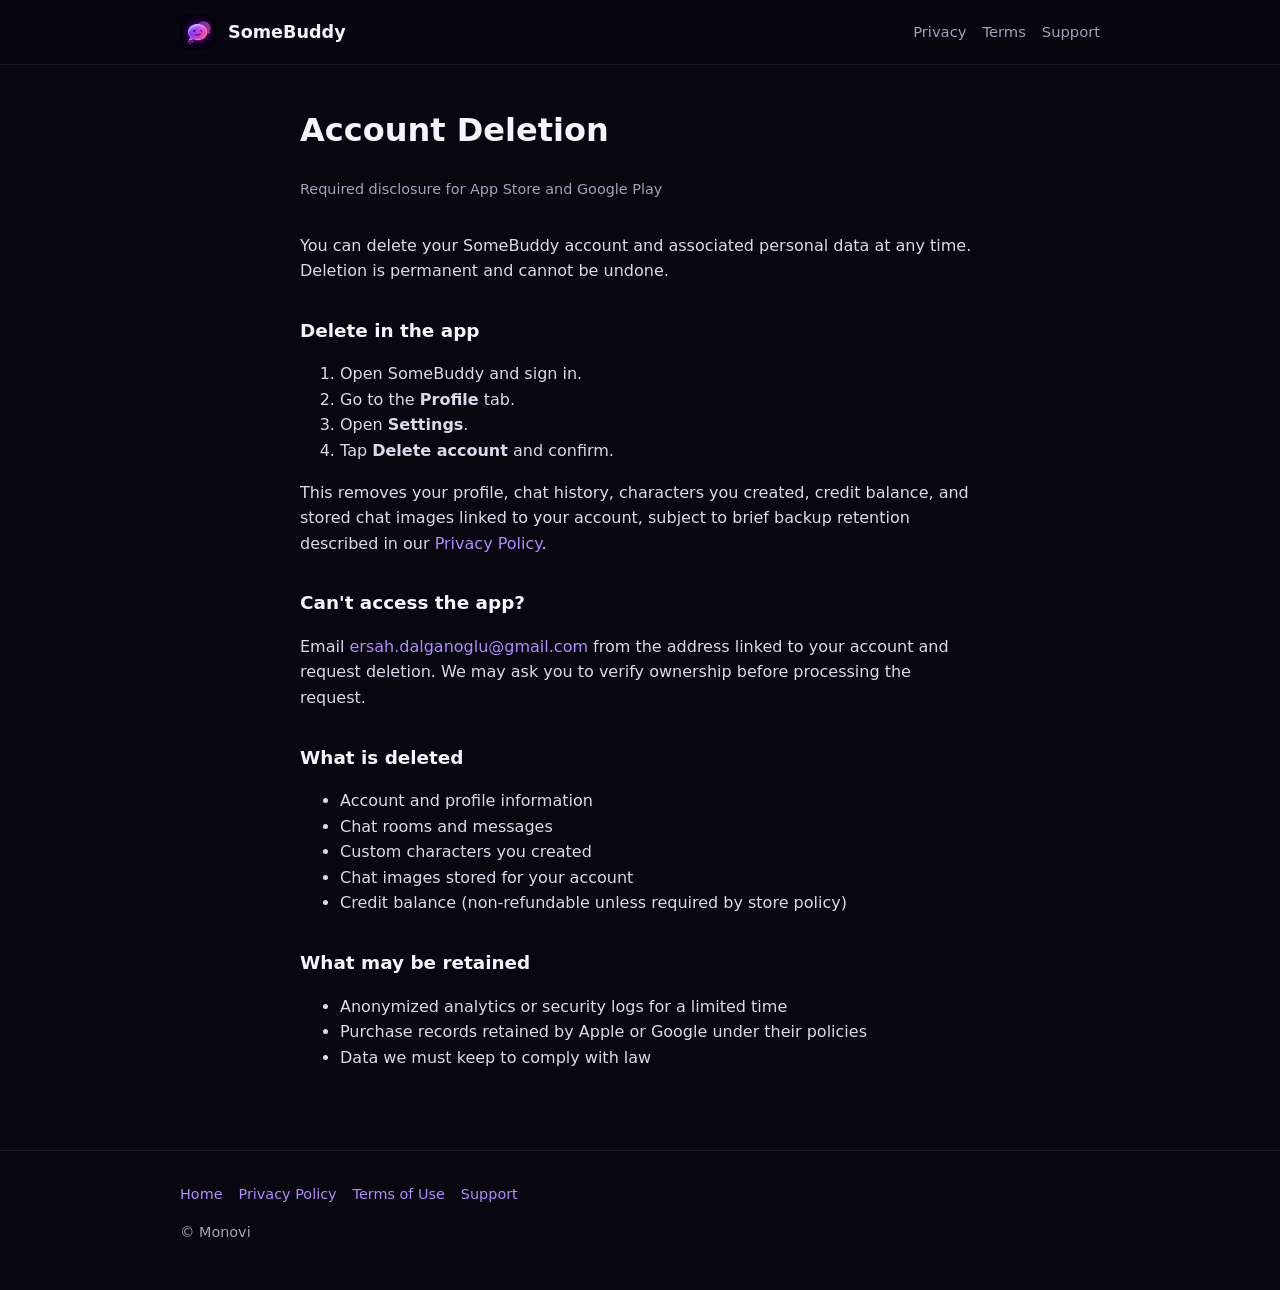
==== account-deletion/index.html @ be2c391f "Add SomeBuddy landing site and store legal pages Co-authored-by: Cursor <cursoragent@cursor.com>" ====
<!DOCTYPE html>
<html lang="en">
  <head>
    <meta charset="utf-8" />
    <meta name="viewport" content="width=device-width, initial-scale=1" />
    <title>Account Deletion — SomeBuddy</title>
    <link rel="icon" href="/assets/icon.png" />
    <link rel="stylesheet" href="/styles.css" />
  </head>
  <body>
    <header class="site-header">
      <div class="site-header-inner">
        <a class="brand" href="/">
          <img src="/assets/icon.png" alt="" width="36" height="36" />
          SomeBuddy
        </a>
        <nav class="nav">
          <a href="/privacy/">Privacy</a>
          <a href="/terms/">Terms</a>
          <a href="/support/">Support</a>
        </nav>
      </div>
    </header>

    <main class="page">
      <div class="page-wrap">
        <h1>Account Deletion</h1>
        <p class="meta">Required disclosure for App Store and Google Play</p>

        <p>
          You can delete your SomeBuddy account and associated personal data at any time. Deletion
          is permanent and cannot be undone.
        </p>

        <h2>Delete in the app</h2>
        <ol>
          <li>Open SomeBuddy and sign in.</li>
          <li>Go to the <strong>Profile</strong> tab.</li>
          <li>Open <strong>Settings</strong>.</li>
          <li>Tap <strong>Delete account</strong> and confirm.</li>
        </ol>
        <p>
          This removes your profile, chat history, characters you created, credit balance, and stored
          chat images linked to your account, subject to brief backup retention described in our
          <a href="/privacy/">Privacy Policy</a>.
        </p>

        <h2>Can't access the app?</h2>
        <p>
          Email
          <a href="mailto:ersah.dalganoglu@gmail.com">ersah.dalganoglu@gmail.com</a>
          from the address linked to your account and request deletion. We may ask you to verify
          ownership before processing the request.
        </p>

        <h2>What is deleted</h2>
        <ul>
          <li>Account and profile information</li>
          <li>Chat rooms and messages</li>
          <li>Custom characters you created</li>
          <li>Chat images stored for your account</li>
          <li>Credit balance (non-refundable unless required by store policy)</li>
        </ul>

        <h2>What may be retained</h2>
        <ul>
          <li>Anonymized analytics or security logs for a limited time</li>
          <li>Purchase records retained by Apple or Google under their policies</li>
          <li>Data we must keep to comply with law</li>
        </ul>
      </div>
    </main>

    <footer class="site-footer">
      <div class="footer-inner">
        <div class="footer-links">
          <a href="/">Home</a>
          <a href="/privacy/">Privacy Policy</a>
          <a href="/terms/">Terms of Use</a>
          <a href="/support/">Support</a>
        </div>
        <p>&copy; Monovi</p>
      </div>
    </footer>
  </body>
</html>
---- styles.css ----
:root {
  --bg: #08070f;
  --bg-elevated: #13111d;
  --text: #f5f3fb;
  --muted: #a79fb8;
  --primary: #b388ff;
  --secondary: #ff6fb5;
  --border: rgba(255, 255, 255, 0.08);
  --max: 720px;
  --page-max: 960px;
}

* {
  box-sizing: border-box;
}

html {
  scroll-behavior: smooth;
}

body {
  margin: 0;
  font-family: Inter, system-ui, -apple-system, Segoe UI, Roboto, sans-serif;
  background: var(--bg);
  color: var(--text);
  line-height: 1.6;
}

a {
  color: var(--primary);
  text-decoration: none;
}

a:hover {
  text-decoration: underline;
}

.site-header {
  position: sticky;
  top: 0;
  z-index: 10;
  backdrop-filter: blur(12px);
  background: rgba(8, 7, 15, 0.85);
  border-bottom: 1px solid var(--border);
}

.site-header-inner,
.page-wrap,
.hero-inner,
.footer-inner {
  max-width: var(--page-max);
  margin: 0 auto;
  padding: 0 1.25rem;
}

.site-header-inner {
  display: flex;
  align-items: center;
  justify-content: space-between;
  min-height: 64px;
}

.brand {
  display: flex;
  align-items: center;
  gap: 0.75rem;
  color: var(--text);
  font-weight: 700;
  font-size: 1.1rem;
}

.brand img {
  width: 36px;
  height: 36px;
  border-radius: 10px;
}

.nav {
  display: flex;
  gap: 1rem;
  flex-wrap: wrap;
  font-size: 0.92rem;
}

.nav a {
  color: var(--muted);
}

.nav a:hover {
  color: var(--text);
}

.hero {
  padding: 4.5rem 0 3rem;
  text-align: center;
}

.hero-logo {
  width: 96px;
  height: 96px;
  border-radius: 22px;
  margin-bottom: 1.25rem;
  box-shadow: 0 0 40px rgba(179, 136, 255, 0.25);
}

.hero h1 {
  font-size: clamp(2rem, 5vw, 3rem);
  line-height: 1.15;
  margin: 0 0 0.75rem;
}

.gradient-text {
  background: linear-gradient(135deg, var(--primary), var(--secondary));
  -webkit-background-clip: text;
  background-clip: text;
  color: transparent;
}

.hero p {
  max-width: 560px;
  margin: 0 auto 1.75rem;
  color: var(--muted);
  font-size: 1.05rem;
}

.cta-row {
  display: flex;
  gap: 0.75rem;
  justify-content: center;
  flex-wrap: wrap;
}

.btn {
  display: inline-flex;
  align-items: center;
  justify-content: center;
  padding: 0.85rem 1.25rem;
  border-radius: 999px;
  font-weight: 600;
  border: 1px solid transparent;
}

.btn-primary {
  background: linear-gradient(135deg, var(--primary), var(--secondary));
  color: #1a0a2e;
}

.btn-secondary {
  border-color: var(--border);
  color: var(--text);
  background: var(--bg-elevated);
}

.features {
  display: grid;
  grid-template-columns: repeat(auto-fit, minmax(240px, 1fr));
  gap: 1rem;
  padding: 1rem 0 3rem;
}

.feature {
  background: var(--bg-elevated);
  border: 1px solid var(--border);
  border-radius: 16px;
  padding: 1.25rem;
}

.feature h3 {
  margin: 0 0 0.5rem;
  font-size: 1rem;
}

.feature p {
  margin: 0;
  color: var(--muted);
  font-size: 0.95rem;
}

.page {
  padding: 2.5rem 0 4rem;
}

.page-wrap {
  max-width: var(--max);
}

.page h1 {
  margin-top: 0;
  font-size: 2rem;
}

.page h2 {
  margin-top: 2rem;
  font-size: 1.15rem;
}

.page p,
.page li {
  color: #ddd8ea;
}

.page .meta {
  color: var(--muted);
  font-size: 0.9rem;
  margin-bottom: 2rem;
}

.site-footer {
  border-top: 1px solid var(--border);
  padding: 2rem 0;
  color: var(--muted);
  font-size: 0.9rem;
}

.footer-links {
  display: flex;
  flex-wrap: wrap;
  gap: 1rem;
  margin-bottom: 0.75rem;
}

@media (max-width: 640px) {
  .nav {
    display: none;
  }
}
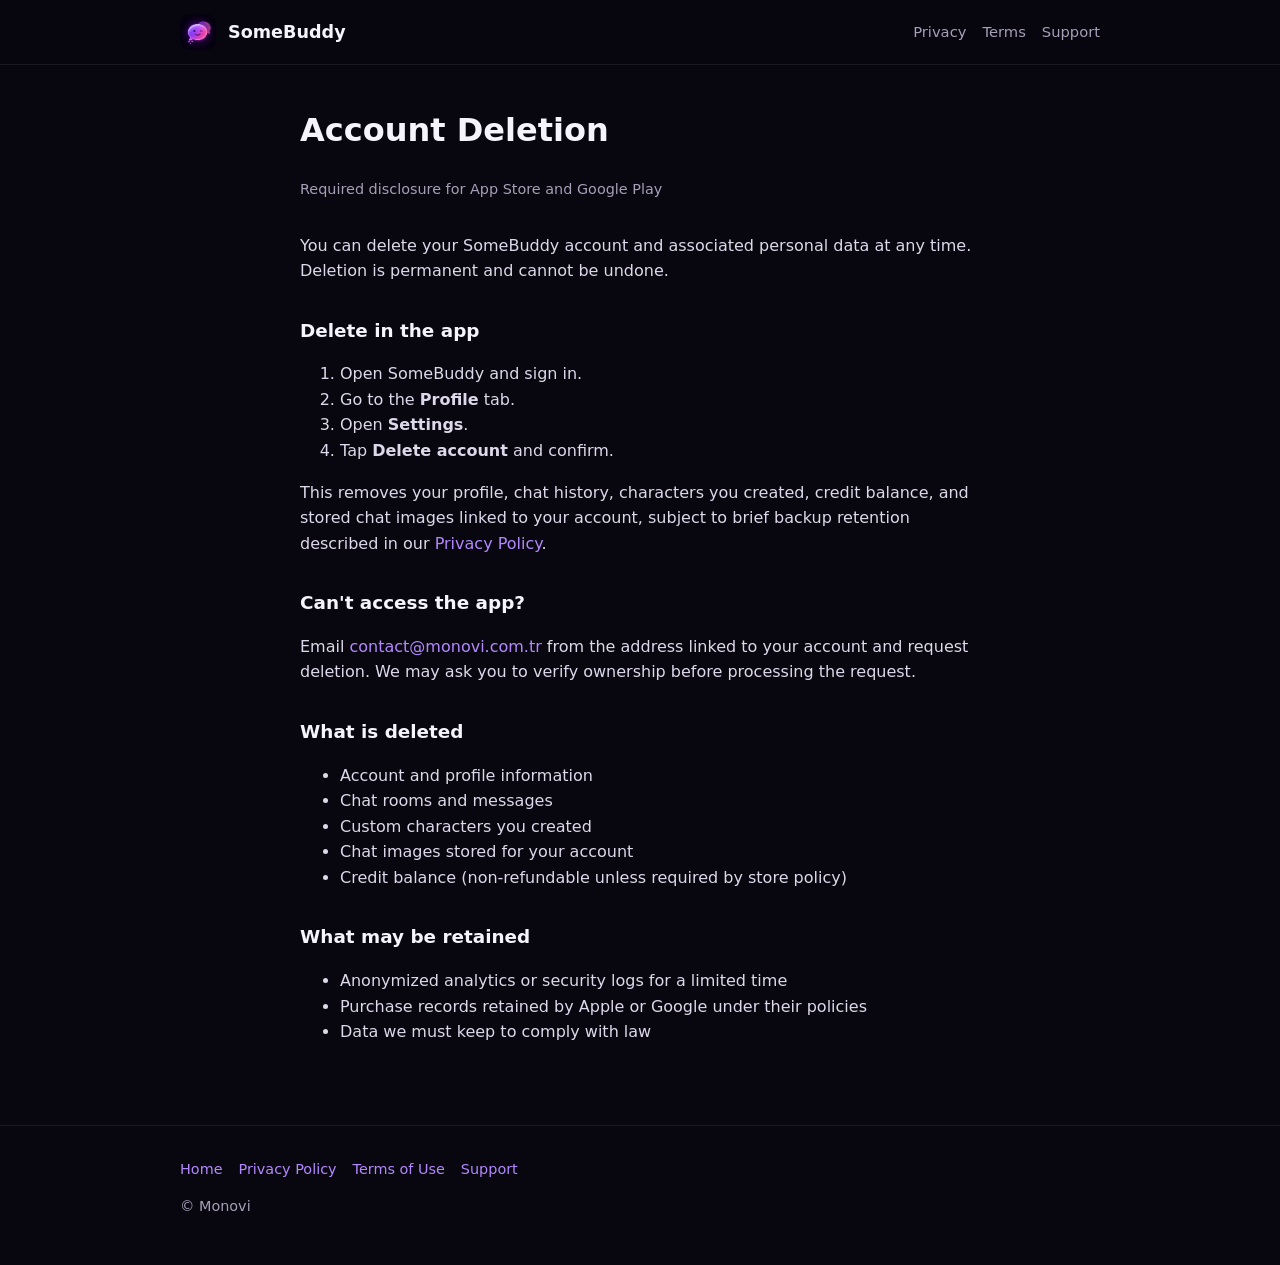
==== commit 5e607209: "Use contact@monovi.com.tr and update production URL in README Co-authored-by: Cursor <cursoragent@cu" ====
--- a/account-deletion/index.html
+++ b/account-deletion/index.html
@@ -48,7 +48,7 @@
         <h2>Can't access the app?</h2>
         <p>
           Email
-          <a href="mailto:ersah.dalganoglu@gmail.com">ersah.dalganoglu@gmail.com</a>
+          <a href="mailto:contact@monovi.com.tr">contact@monovi.com.tr</a>
           from the address linked to your account and request deletion. We may ask you to verify
           ownership before processing the request.
         </p>
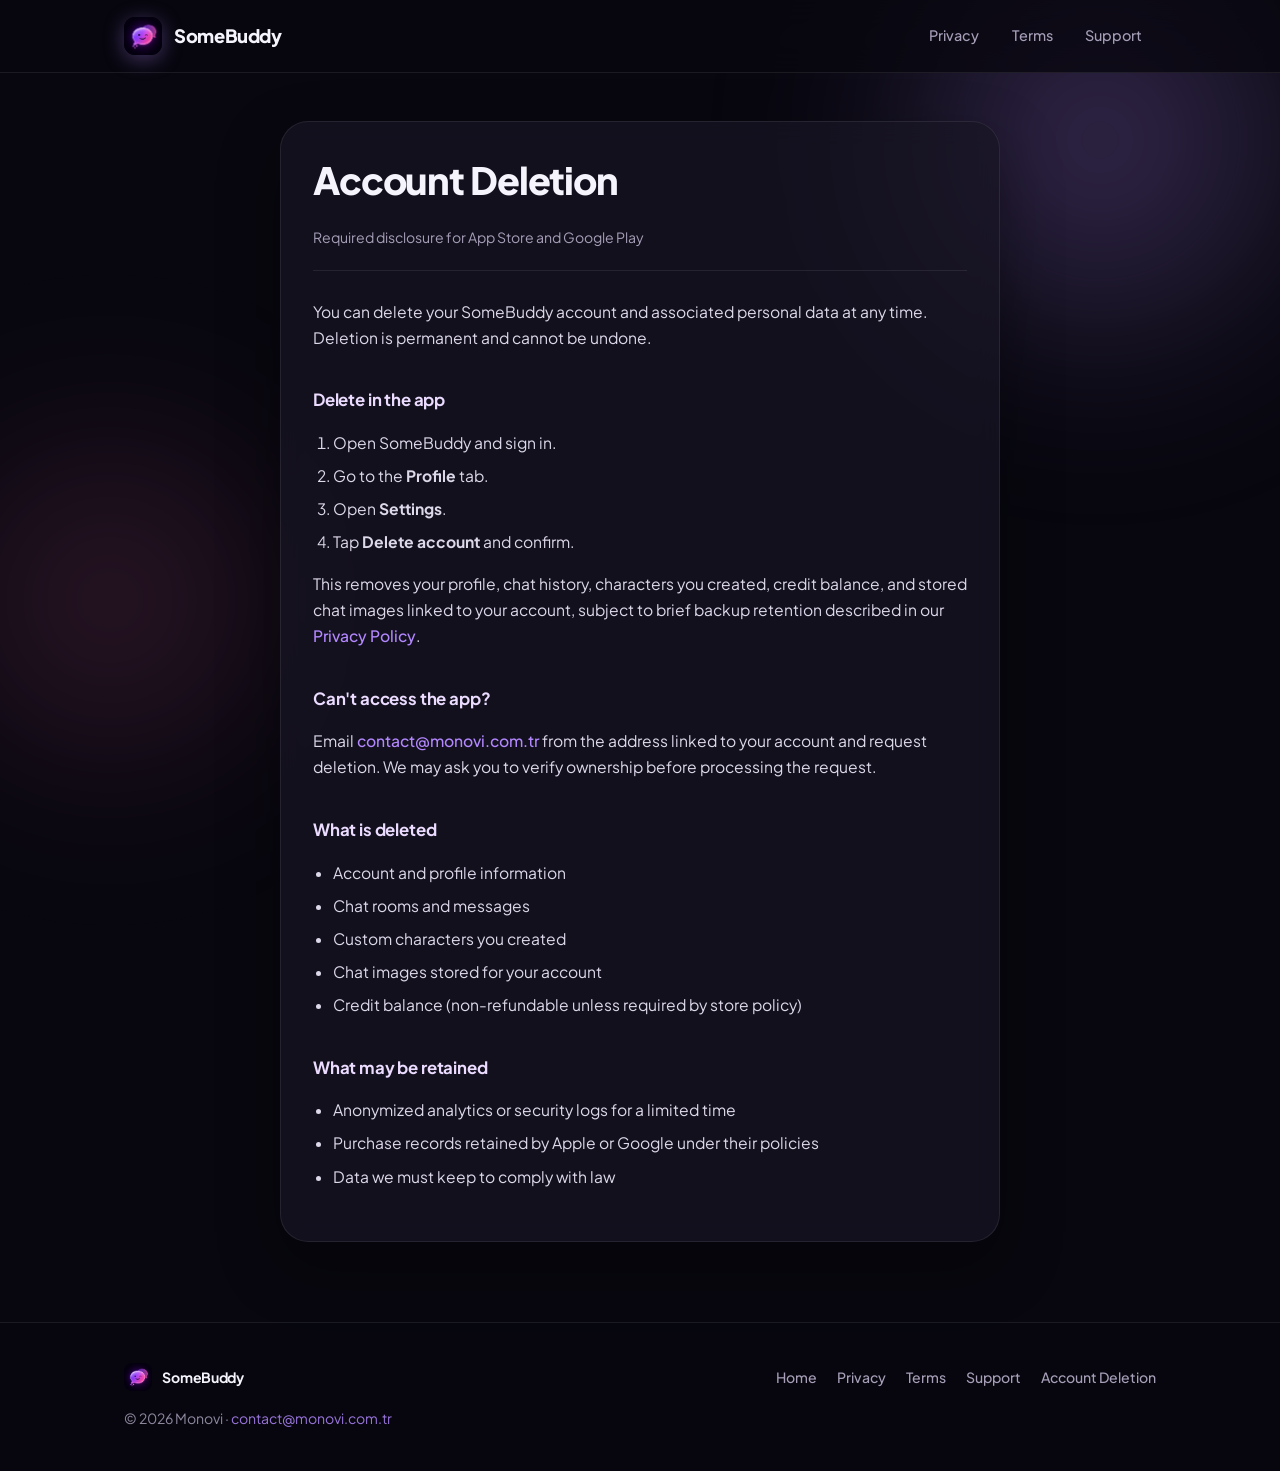
==== commit 0c454faf: "Refresh landing design with Plus Jakarta typography and glass UI Co-authored-by: Cursor <cursoragent" ====
--- a/account-deletion/index.html
+++ b/account-deletion/index.html
@@ -4,6 +4,7 @@
     <meta charset="utf-8" />
     <meta name="viewport" content="width=device-width, initial-scale=1" />
     <title>Account Deletion — SomeBuddy</title>
+    <meta name="theme-color" content="#08070F" />
     <link rel="icon" href="/assets/icon.png" />
     <link rel="stylesheet" href="/styles.css" />
   </head>
@@ -73,14 +74,24 @@
 
     <footer class="site-footer">
       <div class="footer-inner">
-        <div class="footer-links">
-          <a href="/">Home</a>
-          <a href="/privacy/">Privacy Policy</a>
-          <a href="/terms/">Terms of Use</a>
-          <a href="/support/">Support</a>
+        <div class="footer-top">
+          <div class="footer-brand">
+            <img src="/assets/icon.png" alt="" width="28" height="28" />
+            SomeBuddy
+          </div>
+          <div class="footer-links">
+            <a href="/">Home</a>
+            <a href="/privacy/">Privacy</a>
+            <a href="/terms/">Terms</a>
+            <a href="/support/">Support</a>
+            <a href="/account-deletion/">Account Deletion</a>
+          </div>
         </div>
-        <p>&copy; Monovi</p>
+        <p class="footer-copy">&copy; <span id="y"></span> Monovi · <a href="mailto:contact@monovi.com.tr">contact@monovi.com.tr</a></p>
       </div>
     </footer>
+    <script>
+      document.getElementById('y').textContent = new Date().getFullYear();
+    </script>
   </body>
 </html>
--- a/styles.css
+++ b/styles.css
@@ -1,13 +1,22 @@
+@import url('https://fonts.googleapis.com/css2?family=Plus+Jakarta+Sans:ital,wght@0,400;0,500;0,600;0,700;0,800;1,400&display=swap');
+
 :root {
   --bg: #08070f;
   --bg-elevated: #13111d;
+  --bg-card: rgba(24, 21, 36, 0.72);
   --text: #f5f3fb;
   --muted: #a79fb8;
   --primary: #b388ff;
   --secondary: #ff6fb5;
+  --tertiary: #3fe0c8;
   --border: rgba(255, 255, 255, 0.08);
+  --border-strong: rgba(179, 136, 255, 0.22);
   --max: 720px;
-  --page-max: 960px;
+  --page-max: 1080px;
+  --radius-lg: 20px;
+  --radius-xl: 28px;
+  --font: 'Plus Jakarta Sans', system-ui, -apple-system, sans-serif;
+  --shadow-glow: 0 0 80px rgba(179, 136, 255, 0.18);
 }
 
 * {
@@ -20,44 +29,84 @@
 
 body {
   margin: 0;
-  font-family: Inter, system-ui, -apple-system, Segoe UI, Roboto, sans-serif;
+  font-family: var(--font);
   background: var(--bg);
   color: var(--text);
-  line-height: 1.6;
+  line-height: 1.65;
+  font-size: 1rem;
+  -webkit-font-smoothing: antialiased;
+  min-height: 100vh;
+  position: relative;
+  overflow-x: hidden;
+}
+
+body::before,
+body::after {
+  content: '';
+  position: fixed;
+  border-radius: 50%;
+  filter: blur(90px);
+  pointer-events: none;
+  z-index: 0;
+}
+
+body::before {
+  width: 520px;
+  height: 520px;
+  top: -120px;
+  right: -80px;
+  background: radial-gradient(circle, rgba(179, 136, 255, 0.35), transparent 70%);
+}
+
+body::after {
+  width: 420px;
+  height: 420px;
+  bottom: 10%;
+  left: -100px;
+  background: radial-gradient(circle, rgba(255, 111, 181, 0.22), transparent 70%);
 }
 
 a {
   color: var(--primary);
   text-decoration: none;
+  transition: color 0.2s ease;
 }
 
 a:hover {
-  text-decoration: underline;
+  color: #d4b8ff;
+}
+
+.site-header,
+main,
+.site-footer {
+  position: relative;
+  z-index: 1;
 }
 
 .site-header {
   position: sticky;
   top: 0;
-  z-index: 10;
-  backdrop-filter: blur(12px);
-  background: rgba(8, 7, 15, 0.85);
+  z-index: 20;
+  backdrop-filter: blur(16px) saturate(1.2);
+  background: rgba(8, 7, 15, 0.78);
   border-bottom: 1px solid var(--border);
 }
 
 .site-header-inner,
 .page-wrap,
 .hero-inner,
-.footer-inner {
+.footer-inner,
+.section-inner {
   max-width: var(--page-max);
   margin: 0 auto;
-  padding: 0 1.25rem;
+  padding: 0 1.5rem;
 }
 
 .site-header-inner {
   display: flex;
   align-items: center;
   justify-content: space-between;
-  min-height: 64px;
+  min-height: 72px;
 }
 
 .brand {
@@ -65,67 +114,166 @@
   align-items: center;
   gap: 0.75rem;
   color: var(--text);
-  font-weight: 700;
-  font-size: 1.1rem;
+  font-weight: 800;
+  font-size: 1.15rem;
+  letter-spacing: -0.02em;
+  text-decoration: none;
+}
+
+.brand:hover {
+  color: var(--text);
+  text-decoration: none;
 }
 
 .brand img {
-  width: 36px;
-  height: 36px;
-  border-radius: 10px;
+  width: 38px;
+  height: 38px;
+  border-radius: 11px;
+  box-shadow: 0 4px 20px rgba(179, 136, 255, 0.35);
 }
 
 .nav {
   display: flex;
-  gap: 1rem;
+  gap: 0.35rem;
   flex-wrap: wrap;
-  font-size: 0.92rem;
+  font-size: 0.9rem;
+  font-weight: 500;
 }
 
 .nav a {
   color: var(--muted);
+  padding: 0.45rem 0.85rem;
+  border-radius: 999px;
+  text-decoration: none;
+  transition: background 0.2s, color 0.2s;
 }
 
 .nav a:hover {
   color: var(--text);
-}
-
+  background: rgba(255, 255, 255, 0.06);
+  text-decoration: none;
+}
+
+/* —— Landing hero —— */
 .hero {
-  padding: 4.5rem 0 3rem;
+  padding: 5rem 0 2rem;
   text-align: center;
 }
 
+.hero-glow {
+  position: relative;
+  display: inline-block;
+  margin-bottom: 1.5rem;
+}
+
+.hero-glow::before {
+  content: '';
+  position: absolute;
+  inset: -30%;
+  background: radial-gradient(circle, rgba(179, 136, 255, 0.45), transparent 65%);
+  filter: blur(20px);
+  z-index: 0;
+}
+
 .hero-logo {
-  width: 96px;
-  height: 96px;
-  border-radius: 22px;
+  position: relative;
+  z-index: 1;
+  width: 108px;
+  height: 108px;
+  border-radius: 26px;
+  box-shadow: var(--shadow-glow), 0 16px 40px rgba(0, 0, 0, 0.45);
+}
+
+.eyebrow {
+  display: inline-flex;
+  align-items: center;
+  gap: 0.5rem;
+  padding: 0.35rem 0.9rem;
   margin-bottom: 1.25rem;
-  box-shadow: 0 0 40px rgba(179, 136, 255, 0.25);
+  border-radius: 999px;
+  font-size: 0.78rem;
+  font-weight: 600;
+  letter-spacing: 0.04em;
+  text-transform: uppercase;
+  color: #eadbff;
+  background: rgba(179, 136, 255, 0.12);
+  border: 1px solid var(--border-strong);
+}
+
+.eyebrow-dot {
+  width: 7px;
+  height: 7px;
+  border-radius: 50%;
+  background: var(--tertiary);
+  box-shadow: 0 0 10px var(--tertiary);
 }
 
 .hero h1 {
-  font-size: clamp(2rem, 5vw, 3rem);
-  line-height: 1.15;
-  margin: 0 0 0.75rem;
+  font-size: clamp(2.35rem, 6vw, 3.75rem);
+  line-height: 1.08;
+  margin: 0 0 1rem;
+  font-weight: 800;
+  letter-spacing: -0.03em;
+  max-width: 14ch;
+  margin-left: auto;
+  margin-right: auto;
 }
 
 .gradient-text {
-  background: linear-gradient(135deg, var(--primary), var(--secondary));
+  background: linear-gradient(135deg, #d4b8ff 0%, var(--primary) 40%, var(--secondary) 100%);
   -webkit-background-clip: text;
   background-clip: text;
   color: transparent;
 }
 
-.hero p {
-  max-width: 560px;
-  margin: 0 auto 1.75rem;
-  color: var(--muted);
-  font-size: 1.05rem;
+.hero-lead {
+  max-width: 580px;
+  margin: 0 auto 2rem;
+  color: var(--muted);
+  font-size: 1.125rem;
+  line-height: 1.7;
+  font-weight: 400;
+}
+
+.purpose-tags {
+  display: flex;
+  flex-wrap: wrap;
+  justify-content: center;
+  gap: 0.5rem;
+  margin-bottom: 2rem;
+}
+
+.purpose-tag {
+  padding: 0.4rem 0.85rem;
+  border-radius: 999px;
+  font-size: 0.82rem;
+  font-weight: 600;
+  color: #ffd9e8;
+  background: rgba(255, 111, 181, 0.1);
+  border: 1px solid rgba(255, 111, 181, 0.2);
+}
+
+.purpose-tag:nth-child(2) {
+  color: #eadbff;
+  background: rgba(179, 136, 255, 0.1);
+  border-color: rgba(179, 136, 255, 0.22);
+}
+
+.purpose-tag:nth-child(3) {
+  color: #9cffef;
+  background: rgba(63, 224, 200, 0.08);
+  border-color: rgba(63, 224, 200, 0.2);
+}
+
+.purpose-tag:nth-child(4) {
+  color: #f5f3fb;
+  background: rgba(255, 255, 255, 0.05);
+  border-color: var(--border);
 }
 
 .cta-row {
   display: flex;
-  gap: 0.75rem;
+  gap: 0.85rem;
   justify-content: center;
   flex-wrap: wrap;
 }
@@ -134,93 +282,289 @@
   display: inline-flex;
   align-items: center;
   justify-content: center;
-  padding: 0.85rem 1.25rem;
+  gap: 0.5rem;
+  padding: 0.95rem 1.5rem;
   border-radius: 999px;
-  font-weight: 600;
+  font-weight: 700;
+  font-size: 0.95rem;
+  letter-spacing: -0.01em;
   border: 1px solid transparent;
+  text-decoration: none;
+  transition: transform 0.2s ease, box-shadow 0.2s ease, background 0.2s;
+}
+
+.btn:hover {
+  text-decoration: none;
+  transform: translateY(-2px);
 }
 
 .btn-primary {
   background: linear-gradient(135deg, var(--primary), var(--secondary));
   color: #1a0a2e;
+  box-shadow: 0 8px 32px rgba(179, 136, 255, 0.35);
+}
+
+.btn-primary:hover {
+  color: #12061f;
+  box-shadow: 0 12px 40px rgba(255, 111, 181, 0.35);
 }
 
 .btn-secondary {
-  border-color: var(--border);
-  color: var(--text);
-  background: var(--bg-elevated);
+  border-color: var(--border-strong);
+  color: var(--text);
+  background: rgba(19, 17, 29, 0.8);
+}
+
+.btn-secondary:hover {
+  color: var(--text);
+  background: rgba(31, 27, 46, 0.95);
+}
+
+/* —— Features —— */
+.section-label {
+  text-align: center;
+  font-size: 0.78rem;
+  font-weight: 700;
+  letter-spacing: 0.12em;
+  text-transform: uppercase;
+  color: var(--primary);
+  margin-bottom: 0.75rem;
+}
+
+.section-title {
+  text-align: center;
+  font-size: clamp(1.5rem, 3vw, 2rem);
+  font-weight: 800;
+  letter-spacing: -0.025em;
+  margin: 0 0 2rem;
+}
+
+.features-section {
+  padding: 2rem 0 3.5rem;
 }
 
 .features {
   display: grid;
-  grid-template-columns: repeat(auto-fit, minmax(240px, 1fr));
-  gap: 1rem;
-  padding: 1rem 0 3rem;
+  grid-template-columns: repeat(auto-fit, minmax(260px, 1fr));
+  gap: 1.15rem;
 }
 
 .feature {
-  background: var(--bg-elevated);
+  background: var(--bg-card);
   border: 1px solid var(--border);
-  border-radius: 16px;
-  padding: 1.25rem;
+  border-radius: var(--radius-lg);
+  padding: 1.5rem 1.35rem;
+  backdrop-filter: blur(12px);
+  transition: border-color 0.25s, transform 0.25s, box-shadow 0.25s;
+}
+
+.feature:hover {
+  border-color: var(--border-strong);
+  transform: translateY(-4px);
+  box-shadow: 0 20px 50px rgba(0, 0, 0, 0.35);
+}
+
+.feature-icon {
+  width: 44px;
+  height: 44px;
+  display: flex;
+  align-items: center;
+  justify-content: center;
+  border-radius: 14px;
+  font-size: 1.25rem;
+  margin-bottom: 1rem;
+  background: linear-gradient(135deg, rgba(179, 136, 255, 0.2), rgba(255, 111, 181, 0.15));
+  border: 1px solid var(--border-strong);
 }
 
 .feature h3 {
-  margin: 0 0 0.5rem;
-  font-size: 1rem;
+  margin: 0 0 0.55rem;
+  font-size: 1.08rem;
+  font-weight: 700;
+  letter-spacing: -0.02em;
 }
 
 .feature p {
   margin: 0;
   color: var(--muted);
   font-size: 0.95rem;
-}
-
+  line-height: 1.6;
+}
+
+/* —— Closing CTA —— */
+.closing {
+  padding: 2rem 0 5rem;
+  text-align: center;
+}
+
+.closing-card {
+  max-width: 640px;
+  margin: 0 auto;
+  padding: 2rem 1.75rem;
+  border-radius: var(--radius-xl);
+  background: linear-gradient(145deg, rgba(179, 136, 255, 0.08), rgba(255, 111, 181, 0.06));
+  border: 1px solid var(--border-strong);
+}
+
+.closing-card p {
+  margin: 0;
+  color: var(--muted);
+  font-size: 1rem;
+  line-height: 1.65;
+}
+
+.closing-card strong {
+  color: var(--text);
+  font-weight: 600;
+}
+
+/* —— Legal / prose pages —— */
 .page {
-  padding: 2.5rem 0 4rem;
+  padding: 3rem 0 5rem;
 }
 
 .page-wrap {
   max-width: var(--max);
+  background: var(--bg-card);
+  border: 1px solid var(--border);
+  border-radius: var(--radius-xl);
+  padding: 2.25rem 2rem;
+  backdrop-filter: blur(12px);
+  box-shadow: 0 24px 60px rgba(0, 0, 0, 0.35);
 }
 
 .page h1 {
   margin-top: 0;
-  font-size: 2rem;
+  font-size: clamp(1.85rem, 4vw, 2.35rem);
+  font-weight: 800;
+  letter-spacing: -0.03em;
+  line-height: 1.15;
 }
 
 .page h2 {
-  margin-top: 2rem;
-  font-size: 1.15rem;
+  margin-top: 2.25rem;
+  margin-bottom: 0.65rem;
+  font-size: 1.05rem;
+  font-weight: 700;
+  letter-spacing: -0.01em;
+  color: #eadbff;
 }
 
 .page p,
 .page li {
   color: #ddd8ea;
+  font-size: 0.98rem;
+}
+
+.page ul,
+.page ol {
+  padding-left: 1.25rem;
+}
+
+.page li {
+  margin-bottom: 0.45rem;
 }
 
 .page .meta {
   color: var(--muted);
-  font-size: 0.9rem;
-  margin-bottom: 2rem;
-}
-
+  font-size: 0.88rem;
+  margin-bottom: 1.75rem;
+  padding-bottom: 1.25rem;
+  border-bottom: 1px solid var(--border);
+}
+
+.page code {
+  font-size: 0.88em;
+  padding: 0.15rem 0.45rem;
+  border-radius: 6px;
+  background: rgba(255, 255, 255, 0.06);
+  color: #eadbff;
+}
+
+.page a {
+  font-weight: 500;
+}
+
+/* —— Footer —— */
 .site-footer {
   border-top: 1px solid var(--border);
-  padding: 2rem 0;
-  color: var(--muted);
-  font-size: 0.9rem;
+  padding: 2.5rem 0;
+  color: var(--muted);
+  font-size: 0.88rem;
+  background: rgba(8, 7, 15, 0.6);
+}
+
+.footer-inner {
+  display: flex;
+  flex-direction: column;
+  gap: 1rem;
+}
+
+.footer-top {
+  display: flex;
+  flex-wrap: wrap;
+  align-items: center;
+  justify-content: space-between;
+  gap: 1rem;
+}
+
+.footer-brand {
+  display: flex;
+  align-items: center;
+  gap: 0.65rem;
+  font-weight: 700;
+  color: var(--text);
+  letter-spacing: -0.02em;
+}
+
+.footer-brand img {
+  width: 28px;
+  height: 28px;
+  border-radius: 8px;
 }
 
 .footer-links {
   display: flex;
   flex-wrap: wrap;
-  gap: 1rem;
-  margin-bottom: 0.75rem;
+  gap: 0.35rem 1.25rem;
+}
+
+.footer-links a {
+  color: var(--muted);
+  font-weight: 500;
+}
+
+.footer-links a:hover {
+  color: var(--text);
+}
+
+.footer-copy {
+  margin: 0;
+  opacity: 0.85;
 }
 
 @media (max-width: 640px) {
   .nav {
-    display: none;
+    gap: 0.15rem;
   }
-}
+
+  .nav a {
+    padding: 0.35rem 0.6rem;
+    font-size: 0.82rem;
+  }
+
+  .hero {
+    padding-top: 3.5rem;
+  }
+
+  .page-wrap {
+    padding: 1.5rem 1.15rem;
+    border-radius: var(--radius-lg);
+  }
+}
+
+@media (min-width: 900px) {
+  .hero {
+    padding-top: 6rem;
+  }
+}
